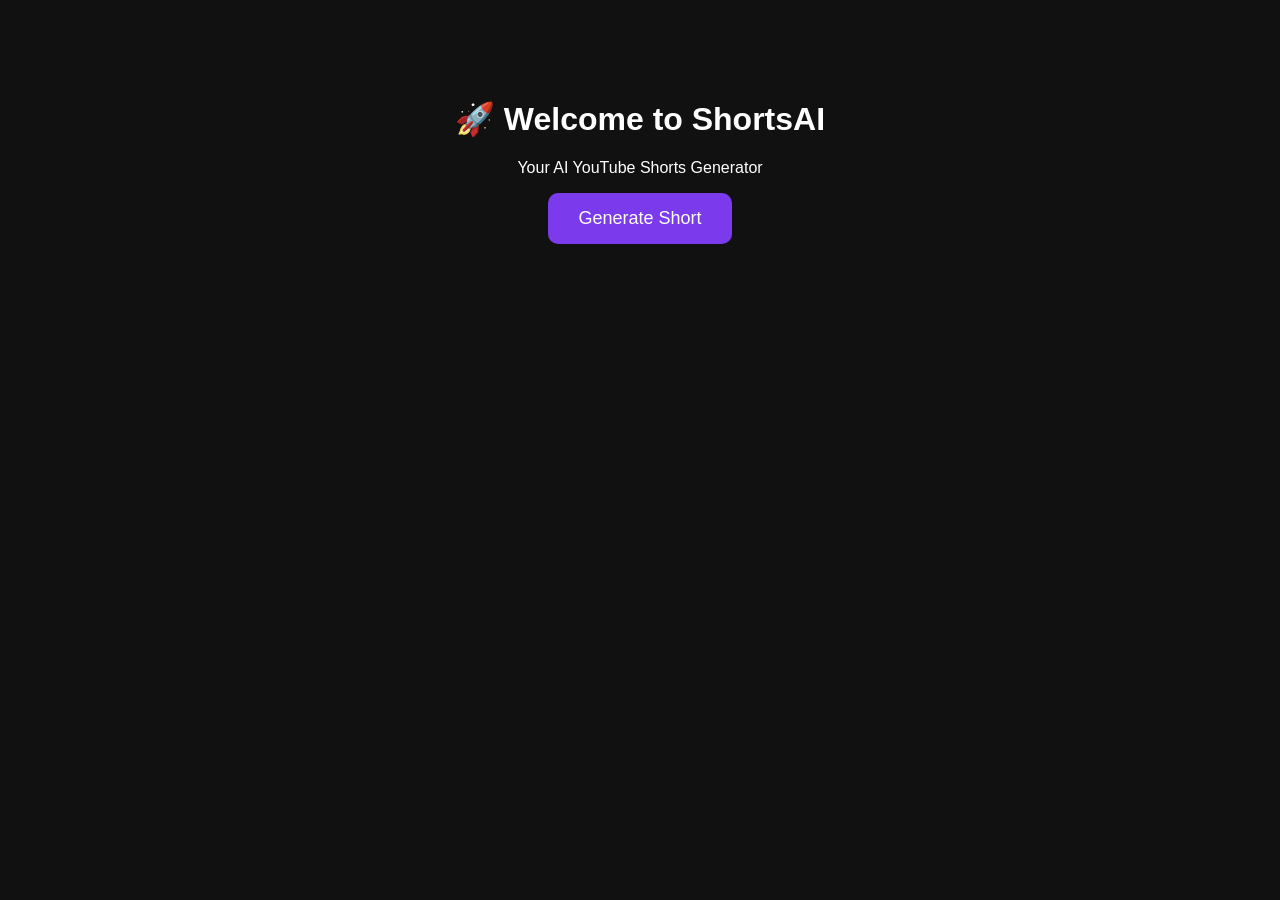
==== index.html @ 13cd0bb8 "Add initial HTML structure for ShortsAI" ====
<!DOCTYPE html>
<html>
<head>
  <title>ShortsAI</title>
</head>
<body style="font-family:Arial;text-align:center;margin-top:100px;background:#111;color:white;">
  <h1>🚀 Welcome to ShortsAI</h1>
  <p>Your AI YouTube Shorts Generator</p>
  <button style="padding:15px 30px;font-size:18px;background:#7C3AED;color:white;border:none;border-radius:10px;">
    Generate Short
  </button>
</body>
</html>
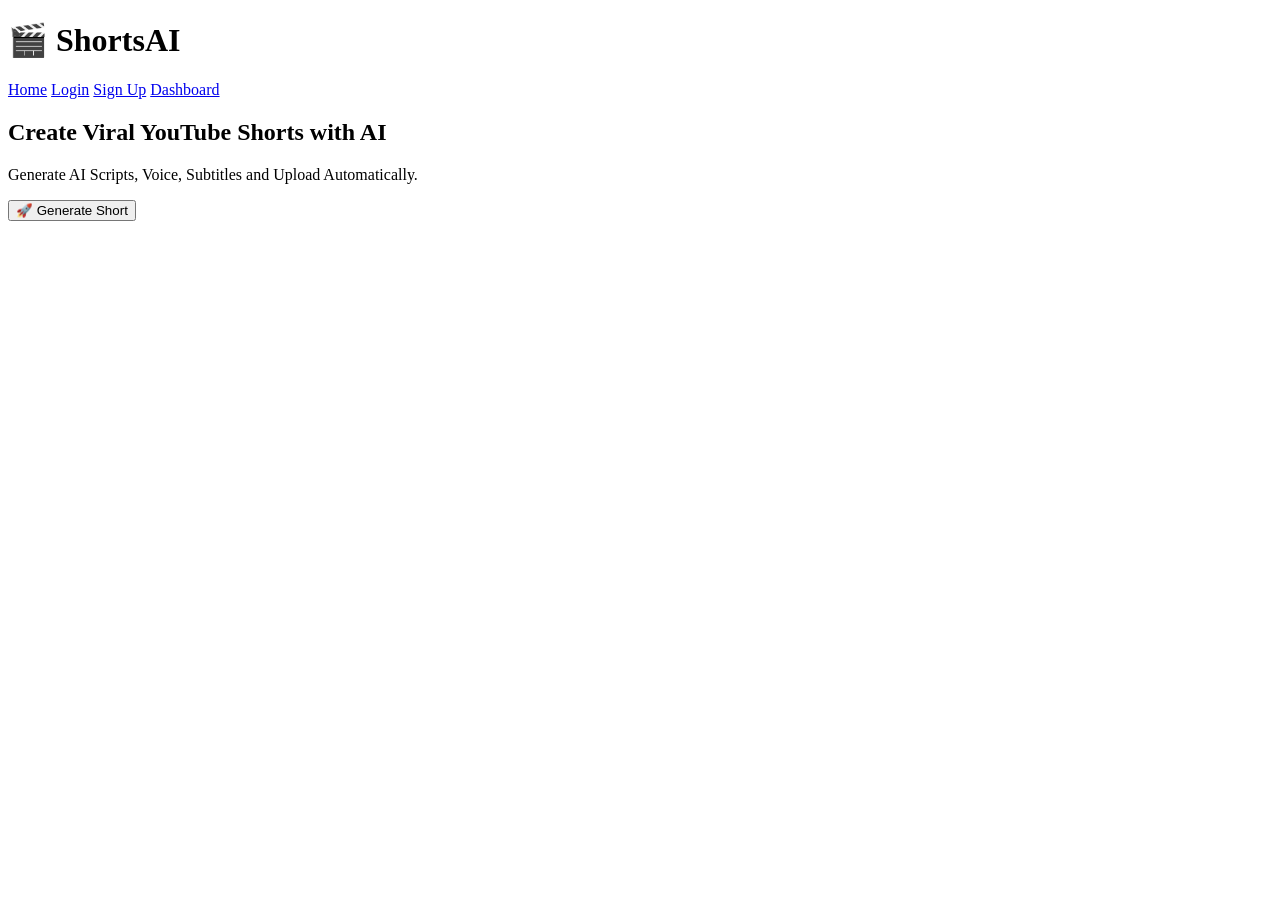
==== commit 5a988702: "Refactor index.html to improve structure and navigation Updated the HTML structure to include a head" ====
--- a/index.html
+++ b/index.html
@@ -1,13 +1,40 @@
 <!DOCTYPE html>
-<html>
+<html lang="en">
 <head>
-  <title>ShortsAI</title>
+<meta charset="UTF-8">
+<meta name="viewport" content="width=device-width, initial-scale=1.0">
+<title>ShortsAI</title>
+
+<link rel="stylesheet" href="style.css">
 </head>
-<body style="font-family:Arial;text-align:center;margin-top:100px;background:#111;color:white;">
-  <h1>🚀 Welcome to ShortsAI</h1>
-  <p>Your AI YouTube Shorts Generator</p>
-  <button style="padding:15px 30px;font-size:18px;background:#7C3AED;color:white;border:none;border-radius:10px;">
-    Generate Short
-  </button>
+
+<body>
+
+<header>
+<h1>🎬 ShortsAI</h1>
+
+<nav>
+<a href="index.html">Home</a>
+<a href="login.html">Login</a>
+<a href="signup.html">Sign Up</a>
+<a href="dashboard.html">Dashboard</a>
+</nav>
+
+</header>
+
+<section>
+
+<h2>Create Viral YouTube Shorts with AI</h2>
+
+<p>Generate AI Scripts, Voice, Subtitles and Upload Automatically.</p>
+
+<a href="create.html">
+<button>🚀 Generate Short</button>
+</a>
+
+</section>
+
+<script src="app.js"></script>
+
 </body>
 </html>
--- a/style.css
+++ b/style.css
@@ -0,0 +1,10 @@
+<!DOCTYPE html>
+<html>
+<head>
+    <title>ShortsAI - Sign Up</title>
+</head>
+<body>
+    <h1>ShortsAI Sign Up</h1>
+    <p>Coming Soon...</p>
+</body>
+</html>
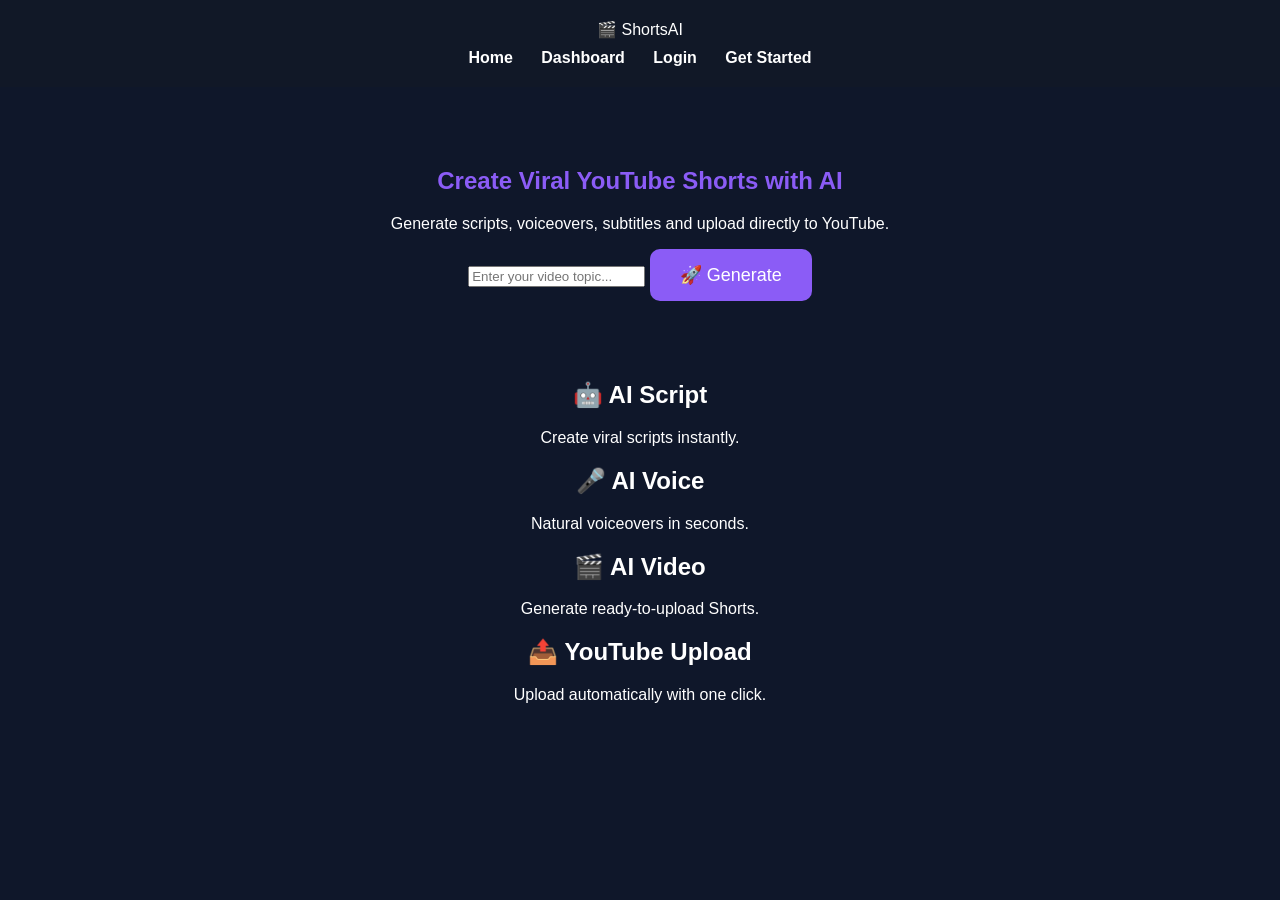
==== commit dbfde02c: "Refactor index.html structure and content" ====
--- a/index.html
+++ b/index.html
@@ -1,36 +1,60 @@
 <!DOCTYPE html>
 <html lang="en">
 <head>
-<meta charset="UTF-8">
-<meta name="viewport" content="width=device-width, initial-scale=1.0">
-<title>ShortsAI</title>
-
-<link rel="stylesheet" href="style.css">
+  <meta charset="UTF-8">
+  <meta name="viewport" content="width=device-width, initial-scale=1.0">
+  <title>ShortsAI</title>
+  <link rel="stylesheet" href="style.css">
 </head>
-
 <body>
 
-<header>
-<h1>🎬 ShortsAI</h1>
+<header class="navbar">
+  <div class="logo">🎬 ShortsAI</div>
 
-<nav>
-<a href="index.html">Home</a>
-<a href="login.html">Login</a>
-<a href="signup.html">Sign Up</a>
-<a href="dashboard.html">Dashboard</a>
-</nav>
-
+  <nav>
+    <a href="#">Home</a>
+    <a href="dashboard.html">Dashboard</a>
+    <a href="login.html">Login</a>
+    <a href="signup.html" class="btn">Get Started</a>
+  </nav>
 </header>
 
-<section>
+<section class="hero">
 
-<h2>Create Viral YouTube Shorts with AI</h2>
+<h1>Create Viral YouTube Shorts with AI</h1>
 
-<p>Generate AI Scripts, Voice, Subtitles and Upload Automatically.</p>
+<p>
+Generate scripts, voiceovers, subtitles and upload directly to YouTube.
+</p>
 
-<a href="create.html">
-<button>🚀 Generate Short</button>
-</a>
+<div class="search-box">
+<input type="text" placeholder="Enter your video topic...">
+<button>🚀 Generate</button>
+</div>
+
+</section>
+
+<section class="features">
+
+<div class="card">
+<h2>🤖 AI Script</h2>
+<p>Create viral scripts instantly.</p>
+</div>
+
+<div class="card">
+<h2>🎤 AI Voice</h2>
+<p>Natural voiceovers in seconds.</p>
+</div>
+
+<div class="card">
+<h2>🎬 AI Video</h2>
+<p>Generate ready-to-upload Shorts.</p>
+</div>
+
+<div class="card">
+<h2>📤 YouTube Upload</h2>
+<p>Upload automatically with one click.</p>
+</div>
 
 </section>
 
--- a/style.css
+++ b/style.css
@@ -1,10 +1,45 @@
-<!DOCTYPE html>
-<html>
-<head>
-    <title>ShortsAI - Sign Up</title>
-</head>
-<body>
-    <h1>ShortsAI Sign Up</h1>
-    <p>Coming Soon...</p>
-</body>
-</html>
+body{
+    margin:0;
+    font-family:Arial,sans-serif;
+    background:#0f172a;
+    color:white;
+    text-align:center;
+}
+
+header{
+    background:#111827;
+    padding:20px;
+}
+
+h1{
+    color:#8b5cf6;
+}
+
+nav{
+    margin-top:10px;
+}
+
+nav a{
+    color:white;
+    text-decoration:none;
+    margin:0 12px;
+    font-weight:bold;
+}
+
+section{
+    margin-top:80px;
+}
+
+button{
+    background:#8b5cf6;
+    color:white;
+    border:none;
+    padding:15px 30px;
+    border-radius:10px;
+    font-size:18px;
+    cursor:pointer;
+}
+
+button:hover{
+    background:#7c3aed;
+}
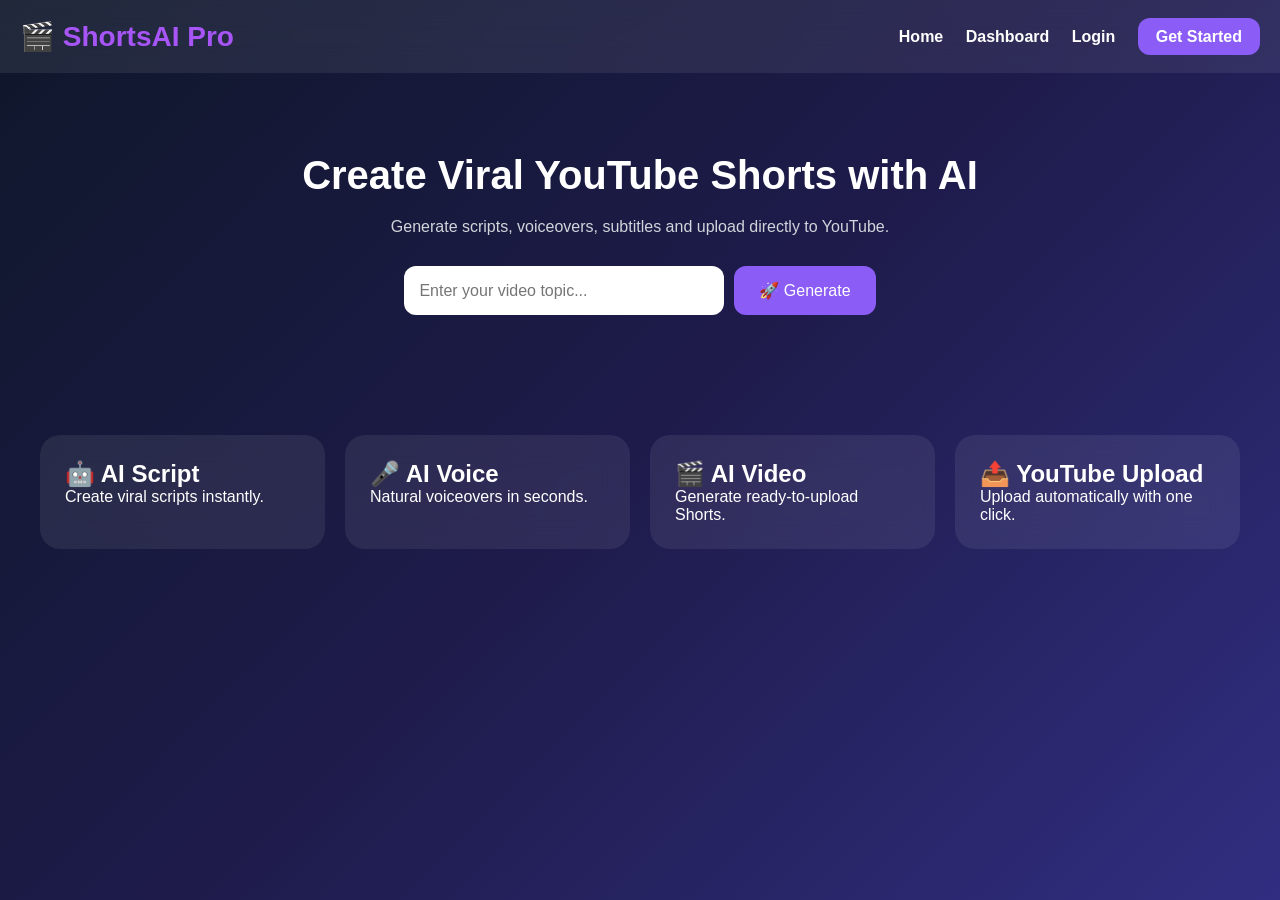
==== commit d29cdf36: "Update logo text from 'ShortsAI' to 'ShortsAI Pro'" ====
--- a/index.html
+++ b/index.html
@@ -9,7 +9,7 @@
 <body>
 
 <header class="navbar">
-  <div class="logo">🎬 ShortsAI</div>
+  <div class="logo">🎬 ShortsAI Pro</div>
 
   <nav>
     <a href="#">Home</a>
--- a/style.css
+++ b/style.css
@@ -1,45 +1,103 @@
-body{
-    margin:0;
-    font-family:Arial,sans-serif;
-    background:#0f172a;
-    color:white;
-    text-align:center;
+*{
+margin:0;
+padding:0;
+box-sizing:border-box;
+font-family:Arial,sans-serif;
 }
 
-header{
-    background:#111827;
-    padding:20px;
+body{
+background:linear-gradient(135deg,#0f172a,#1e1b4b,#312e81);
+color:white;
+min-height:100vh;
 }
 
-h1{
-    color:#8b5cf6;
+.navbar{
+display:flex;
+justify-content:space-between;
+align-items:center;
+padding:20px;
+background:rgba(255,255,255,.08);
+backdrop-filter:blur(15px);
+position:sticky;
+top:0;
 }
 
-nav{
-    margin-top:10px;
+.logo{
+font-size:28px;
+font-weight:bold;
+color:#a855f7;
 }
 
 nav a{
-    color:white;
-    text-decoration:none;
-    margin:0 12px;
-    font-weight:bold;
+color:white;
+text-decoration:none;
+margin-left:18px;
+font-weight:600;
 }
 
-section{
-    margin-top:80px;
+.btn{
+background:#8b5cf6;
+padding:10px 18px;
+border-radius:12px;
 }
 
-button{
-    background:#8b5cf6;
-    color:white;
-    border:none;
-    padding:15px 30px;
-    border-radius:10px;
-    font-size:18px;
-    cursor:pointer;
+.hero{
+text-align:center;
+padding:80px 20px;
 }
 
-button:hover{
-    background:#7c3aed;
+.hero h1{
+font-size:40px;
+margin-bottom:20px;
 }
+
+.hero p{
+color:#d1d5db;
+max-width:600px;
+margin:auto;
+margin-bottom:30px;
+}
+
+.search-box{
+display:flex;
+justify-content:center;
+gap:10px;
+flex-wrap:wrap;
+}
+
+.search-box input{
+width:320px;
+padding:15px;
+border:none;
+border-radius:12px;
+font-size:16px;
+}
+
+.search-box button{
+padding:15px 25px;
+border:none;
+border-radius:12px;
+background:#8b5cf6;
+color:white;
+font-size:16px;
+cursor:pointer;
+}
+
+.features{
+display:grid;
+grid-template-columns:repeat(auto-fit,minmax(250px,1fr));
+gap:20px;
+padding:40px;
+}
+
+.card{
+background:rgba(255,255,255,.08);
+backdrop-filter:blur(15px);
+padding:25px;
+border-radius:20px;
+transition:.3s;
+}
+
+.card:hover{
+transform:translateY(-8px);
+}
